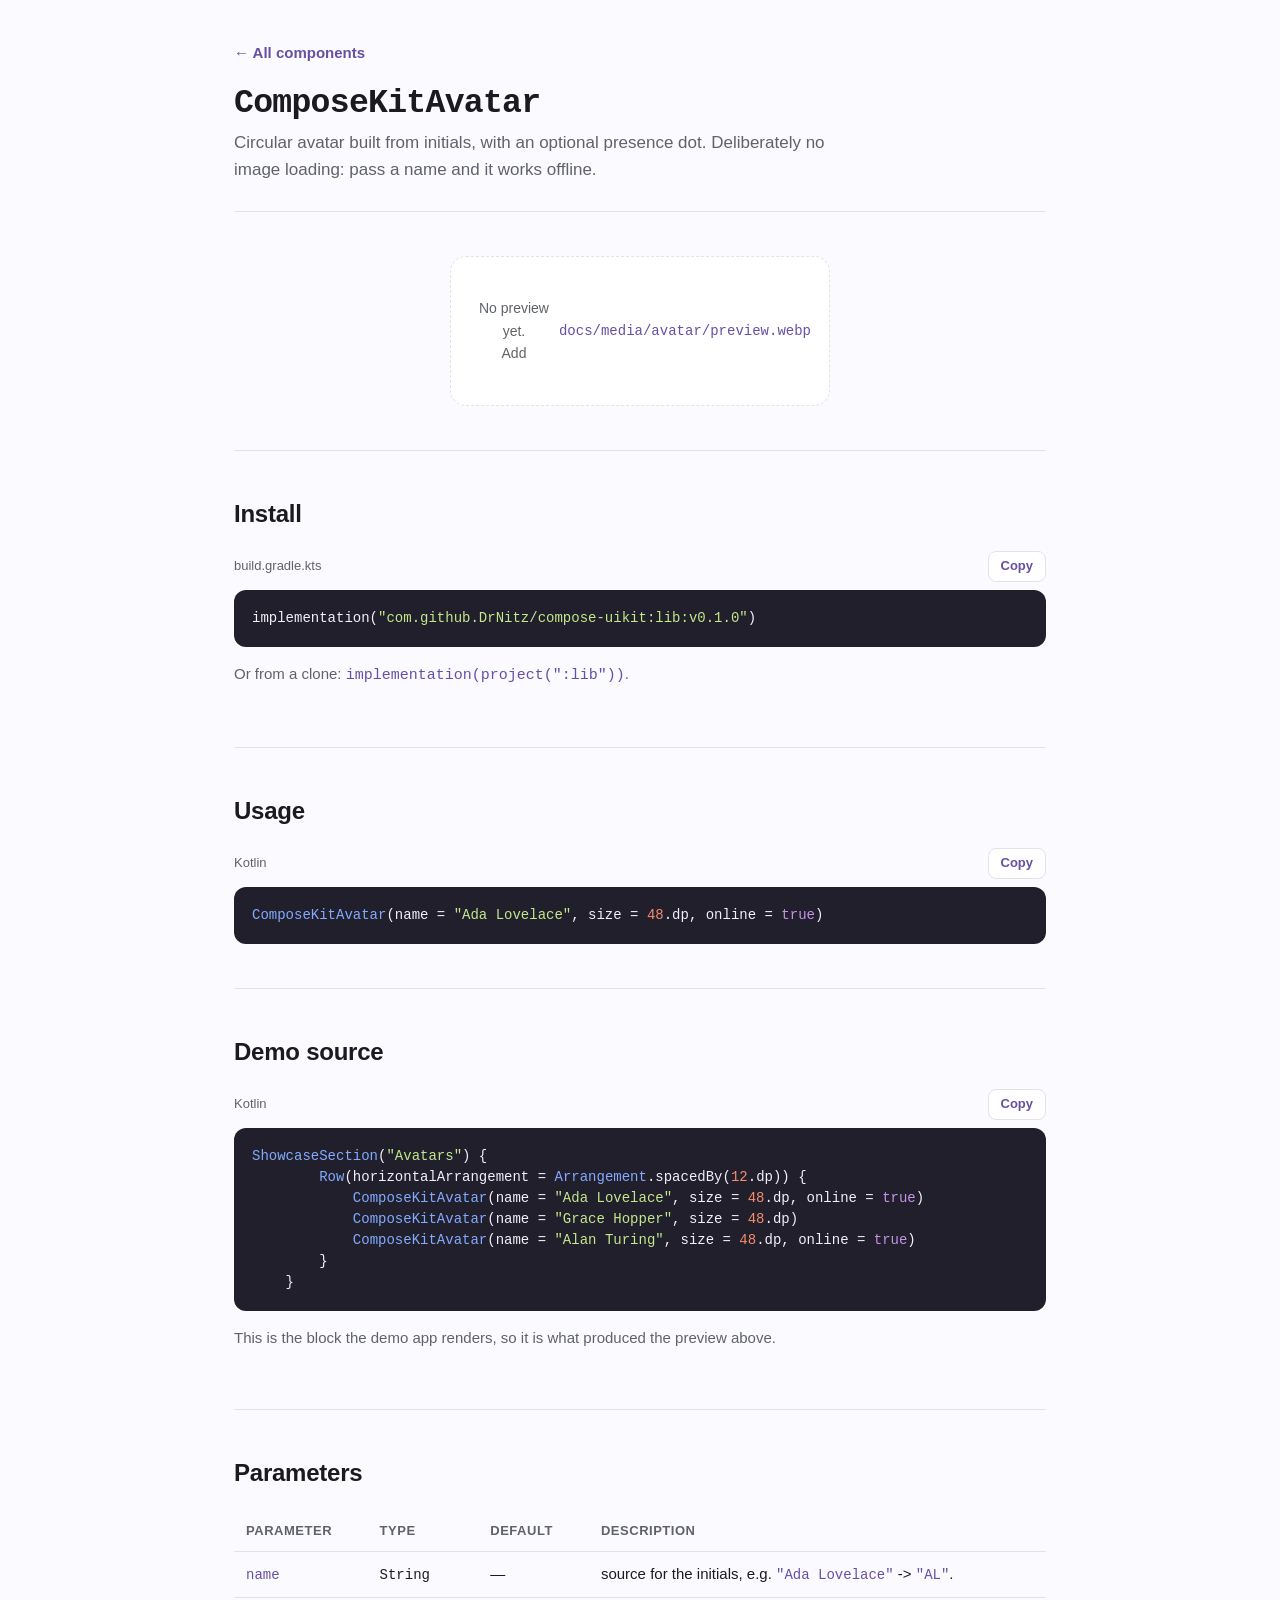
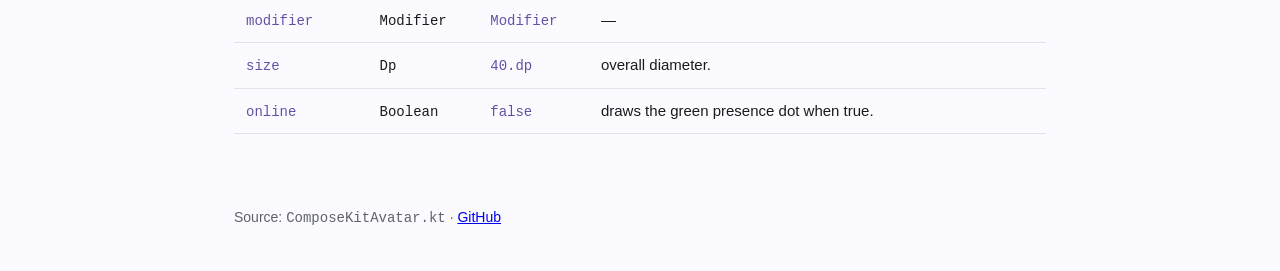
==== docs/components/avatar.html @ 7ef59248 "Generate component docs from the library; wire JitPack publishing - tools/generate_docs.py extracts " ====
<!doctype html>
<html lang="en">
<head>
  <meta charset="utf-8">
  <meta name="viewport" content="width=device-width, initial-scale=1">
  <title>ComposeKitAvatar — Compose UI Kit</title>
  <meta name="description" content="Circular avatar built from initials, with an optional presence dot.">
  <link rel="stylesheet" href="../style.css">
</head>
<body>
  <div class="wrap">
    <header class="compact">
      <a class="back" href="../index.html">← All components</a>
      <h1><code>ComposeKitAvatar</code></h1>
      <p class="lede">Circular avatar built from initials, with an optional presence dot. Deliberately no image loading: pass a name and it works offline.</p>
    </header>

    <section>
          <div class="preview empty">
            No preview yet.<br>Add <code>docs/media/avatar/preview.webp</code>
          </div>
    </section>
    <section>
          <h2>Install</h2>
    <div class="block">
      <div class="label"><span>build.gradle.kts</span><button class="copy" data-copy="install">Copy</button></div>
      <pre><code id="install">implementation(<span class="t-string">"com.github.DrNitz/compose-uikit:lib:v0.1.0"</span>)</code></pre>
    </div>
          <p class="note">Or from a clone: <code>implementation(project(":lib"))</code>.</p>
        </section>
    <section>
          <h2>Usage</h2>
    <div class="block">
      <div class="label"><span>Kotlin</span><button class="copy" data-copy="usage">Copy</button></div>
      <pre><code id="usage"><span class="t-type">ComposeKitAvatar</span>(name = <span class="t-string">"Ada Lovelace"</span>, size = <span class="t-number">48</span>.dp, online = <span class="t-kw">true</span>)</code></pre>
    </div>
        </section>
    <section>
          <h2>Demo source</h2>
    <div class="block">
      <div class="label"><span>Kotlin</span><button class="copy" data-copy="demo">Copy</button></div>
      <pre><code id="demo"><span class="t-type">ShowcaseSection</span>(<span class="t-string">"Avatars"</span>) {
        <span class="t-type">Row</span>(horizontalArrangement = <span class="t-type">Arrangement</span>.spacedBy(<span class="t-number">12</span>.dp)) {
            <span class="t-type">ComposeKitAvatar</span>(name = <span class="t-string">"Ada Lovelace"</span>, size = <span class="t-number">48</span>.dp, online = <span class="t-kw">true</span>)
            <span class="t-type">ComposeKitAvatar</span>(name = <span class="t-string">"Grace Hopper"</span>, size = <span class="t-number">48</span>.dp)
            <span class="t-type">ComposeKitAvatar</span>(name = <span class="t-string">"Alan Turing"</span>, size = <span class="t-number">48</span>.dp, online = <span class="t-kw">true</span>)
        }
    }</code></pre>
    </div>
          <p class="note">This is the block the demo app renders, so it is what produced the preview above.</p>
        </section>
    <section>
          <h2>Parameters</h2>
          <table class="props">
            <thead><tr><th>Parameter</th><th>Type</th><th>Default</th><th>Description</th></tr></thead>
            <tbody>
            <tr><td><code>name</code></td><td class="type"><code>String</code></td><td>—</td><td>source for the initials, e.g. <code>"Ada Lovelace"</code> -&gt; <code>"AL"</code>.</td></tr>
            <tr><td><code>modifier</code></td><td class="type"><code>Modifier</code></td><td><code>Modifier</code></td><td>—</td></tr>
            <tr><td><code>size</code></td><td class="type"><code>Dp</code></td><td><code>40.dp</code></td><td>overall diameter.</td></tr>
            <tr><td><code>online</code></td><td class="type"><code>Boolean</code></td><td><code>false</code></td><td>draws the green presence dot when true.</td></tr>
            </tbody>
          </table>
        </section>

    <footer>Source: <code>ComposeKitAvatar.kt</code> · <a href="https://github.com/DrNitz/compose-uikit">GitHub</a></footer>
  </div>
  <script src="../app.js"></script>
</body>
</html>
---- docs/style.css ----
:root {
  --accent: #6750a4;
  --accent-soft: #efe9ff;
  --ink: #1b1b1f;
  --muted: #5f6368;
  --line: #e4e1ea;
  --bg: #fbfaff;
  --card: #ffffff;
}
* { box-sizing: border-box; }
body {
  margin: 0;
  background: var(--bg);
  color: var(--ink);
  font: 16px/1.6 -apple-system, BlinkMacSystemFont, "Segoe UI", Roboto, Helvetica, Arial, sans-serif;
}
.wrap { max-width: 860px; margin: 0 auto; padding: 0 24px; }
header { padding: 72px 0 40px; border-bottom: 1px solid var(--line); }
header.compact { padding: 40px 0 28px; }
.eyebrow {
  display: inline-block;
  color: var(--accent);
  background: var(--accent-soft);
  border-radius: 999px;
  padding: 4px 12px;
  font-size: 13px;
  font-weight: 600;
  letter-spacing: .02em;
}
h1 { font-size: clamp(34px, 6vw, 52px); line-height: 1.1; margin: 20px 0 12px; letter-spacing: -.02em; }
header.compact h1 { font-size: clamp(26px, 4.4vw, 36px); margin: 14px 0 8px; }
h1 code { font-size: .92em; }
.lede { font-size: 19px; color: var(--muted); max-width: 620px; margin: 0; }
header.compact .lede { font-size: 17px; }
.actions { display: flex; flex-wrap: wrap; gap: 12px; margin-top: 28px; }
.btn {
  display: inline-block;
  padding: 11px 18px;
  border-radius: 10px;
  text-decoration: none;
  font-weight: 600;
}
.btn-primary { background: var(--accent); color: #fff; }
.btn-primary:hover { background: #574490; }
.btn-secondary { background: var(--card); color: var(--accent); border: 1px solid var(--line); }
section { padding: 44px 0; border-bottom: 1px solid var(--line); }
section:last-of-type { border-bottom: 0; }
h2 { font-size: 24px; margin: 0 0 18px; letter-spacing: -.01em; }
h2 code { font-size: .95em; }
.grid { display: grid; grid-template-columns: repeat(auto-fit, minmax(230px, 1fr)); gap: 12px; }
.card {
  display: block;
  background: var(--card);
  border: 1px solid var(--line);
  border-radius: 12px;
  padding: 16px 18px;
  text-decoration: none;
  color: inherit;
}
a.card:hover { border-color: var(--accent); }
.card code { color: var(--accent); font-size: 14px; font-weight: 600; }
.card p { margin: 8px 0 0; color: var(--muted); font-size: 14px; }
a.back { color: var(--accent); text-decoration: none; font-weight: 600; font-size: 15px; }
a.back:hover { text-decoration: underline; }
.preview {
  display: flex;
  align-items: center;
  justify-content: center;
  max-width: 380px;
  margin: 0 auto;
  padding: 18px;
  background: var(--card);
  border: 1px solid var(--line);
  border-radius: 16px;
}
.preview img, .preview video { display: block; width: 100%; height: auto; border-radius: 10px; }
.preview.empty {
  border-style: dashed;
  color: var(--muted);
  font-size: 14px;
  text-align: center;
  padding: 40px 18px;
}
.preview.empty code { color: var(--accent); }
.caption { text-align: center; color: var(--muted); font-size: 14px; margin: 12px 0 0; }
.tag {
  display: inline-block;
  margin-top: 10px;
  font-size: 12px;
  font-weight: 600;
  color: var(--muted);
  background: var(--accent-soft);
  border-radius: 999px;
  padding: 2px 10px;
}
.pending .tag { color: #8a6d00; background: #fff2c2; }
.block { position: relative; }
.block .label {
  display: flex;
  align-items: center;
  justify-content: space-between;
  gap: 12px;
  font-size: 13px;
  color: var(--muted);
  margin-bottom: 8px;
}
button.copy {
  font: inherit;
  font-size: 13px;
  font-weight: 600;
  color: var(--accent);
  background: var(--card);
  border: 1px solid var(--line);
  border-radius: 8px;
  padding: 4px 12px;
  cursor: pointer;
}
button.copy:hover { border-color: var(--accent); }
pre {
  background: #211f2b;
  color: #f2effa;
  padding: 18px;
  border-radius: 12px;
  overflow-x: auto;
  font-size: 14px;
  line-height: 1.5;
  margin: 0;
}
pre code { font-family: ui-monospace, SFMono-Regular, Menlo, Consolas, monospace; }
.t-kw { color: #c792ea; }
.t-string { color: #c3e88d; }
.t-comment { color: #7f849c; font-style: italic; }
.t-ann { color: #ffcb6b; }
.t-number { color: #f78c6c; }
.t-type { color: #82aaff; }
table.props { width: 100%; border-collapse: collapse; font-size: 15px; }
table.props th, table.props td {
  text-align: left;
  padding: 10px 12px;
  border-bottom: 1px solid var(--line);
  vertical-align: top;
}
table.props th { font-size: 13px; text-transform: uppercase; letter-spacing: .04em; color: var(--muted); }
table.props code { color: var(--accent); font-size: 14px; }
table.props .type code { color: var(--ink); }
.note { color: var(--muted); font-size: 15px; }
.note a { color: var(--accent); }
.note code { color: var(--accent); }
footer { padding: 28px 0 48px; color: var(--muted); font-size: 14px; }
@media (prefers-color-scheme: dark) {
  :root {
    --accent: #cfb8ff;
    --accent-soft: #33284a;
    --ink: #ece6f6;
    --muted: #b5adc4;
    --line: #38333f;
    --bg: #14131a;
    --card: #1d1b24;
  }
  .btn-primary { color: #1d1b24; }
  .btn-primary:hover { background: #e0d1ff; }
  .pending .tag { color: #ffe08a; background: #3d3410; }
}
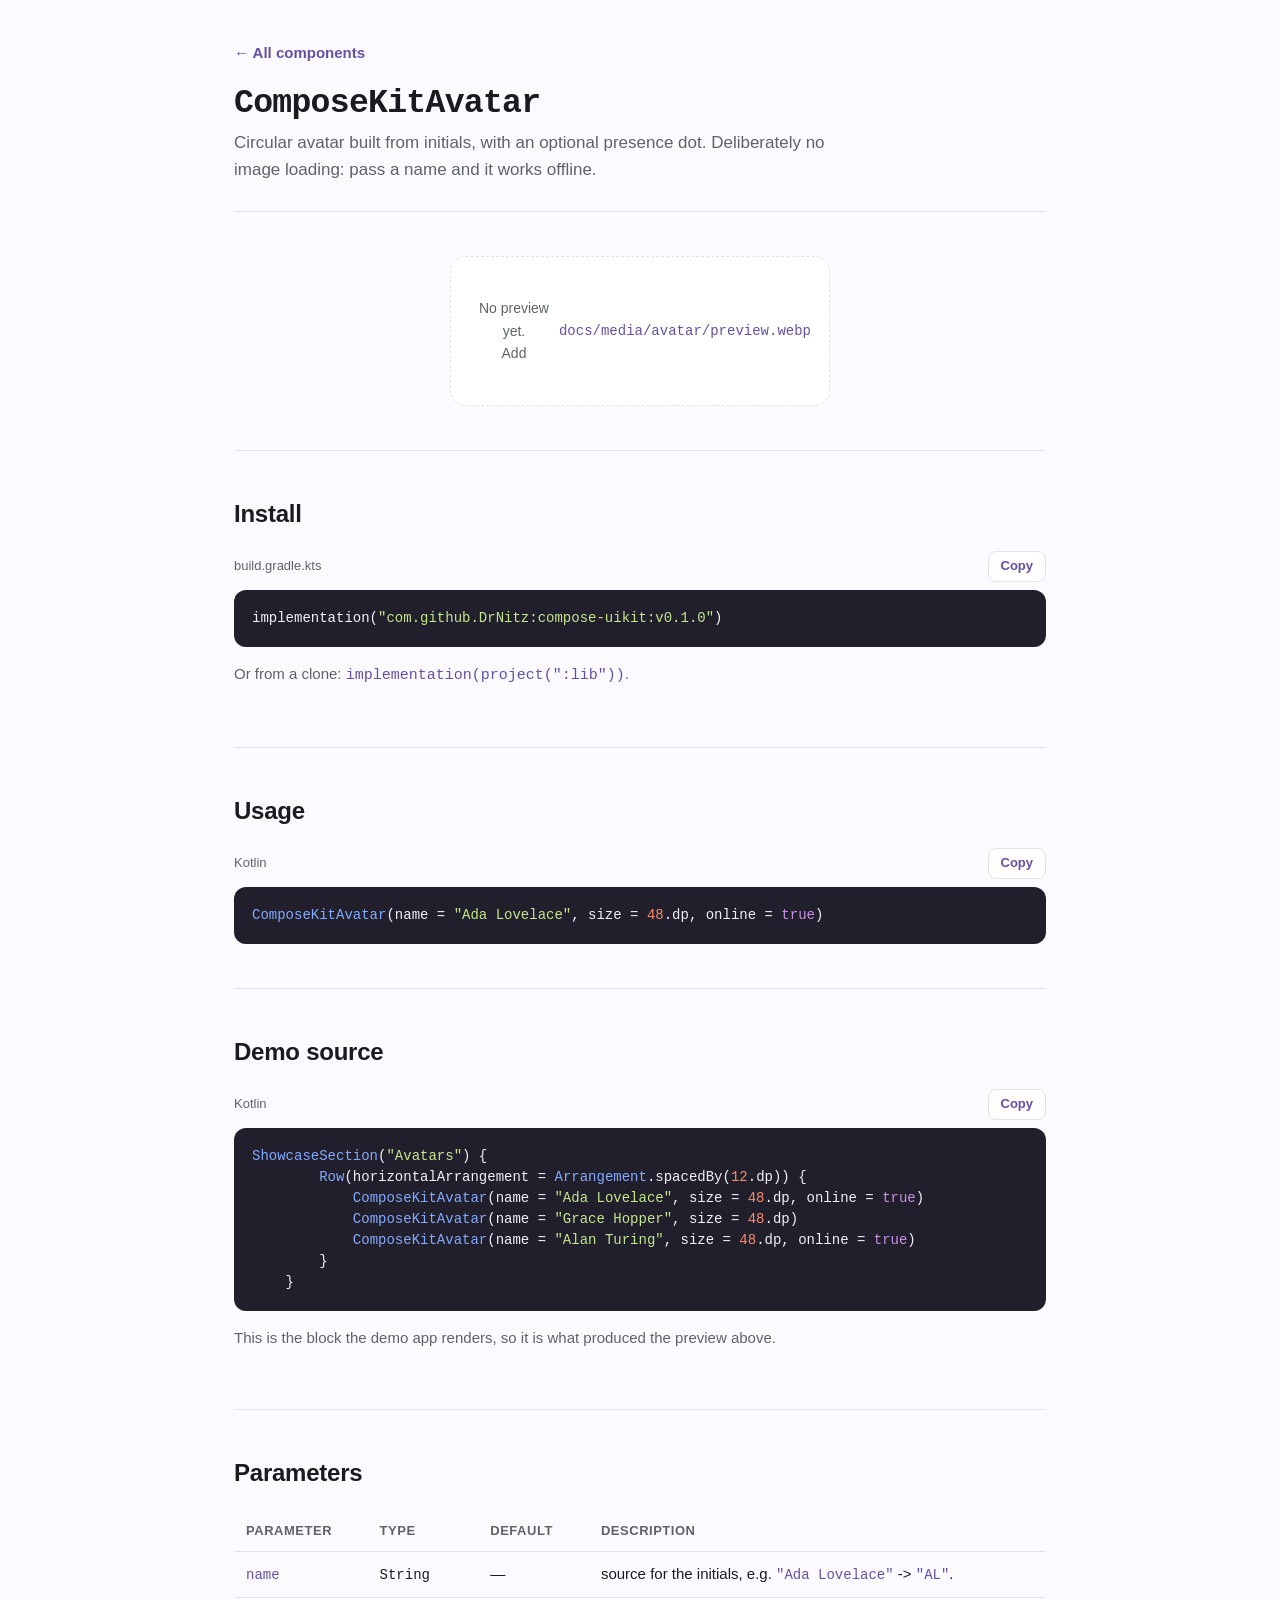
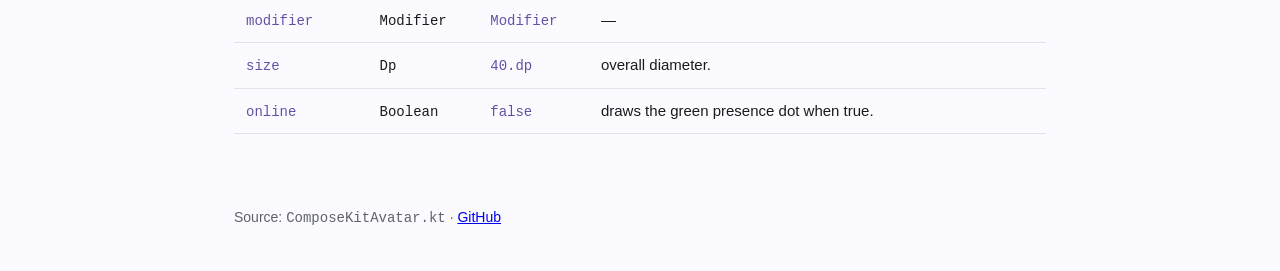
==== commit 596c4ee4: "Correct the JitPack coordinate to com.github.DrNitz:compose-uikit JitPack published v0.1.0 under the" ====
--- a/docs/components/avatar.html
+++ b/docs/components/avatar.html
@@ -24,7 +24,7 @@
           <h2>Install</h2>
     <div class="block">
       <div class="label"><span>build.gradle.kts</span><button class="copy" data-copy="install">Copy</button></div>
-      <pre><code id="install">implementation(<span class="t-string">"com.github.DrNitz/compose-uikit:lib:v0.1.0"</span>)</code></pre>
+      <pre><code id="install">implementation(<span class="t-string">"com.github.DrNitz:compose-uikit:v0.1.0"</span>)</code></pre>
     </div>
           <p class="note">Or from a clone: <code>implementation(project(":lib"))</code>.</p>
         </section>
